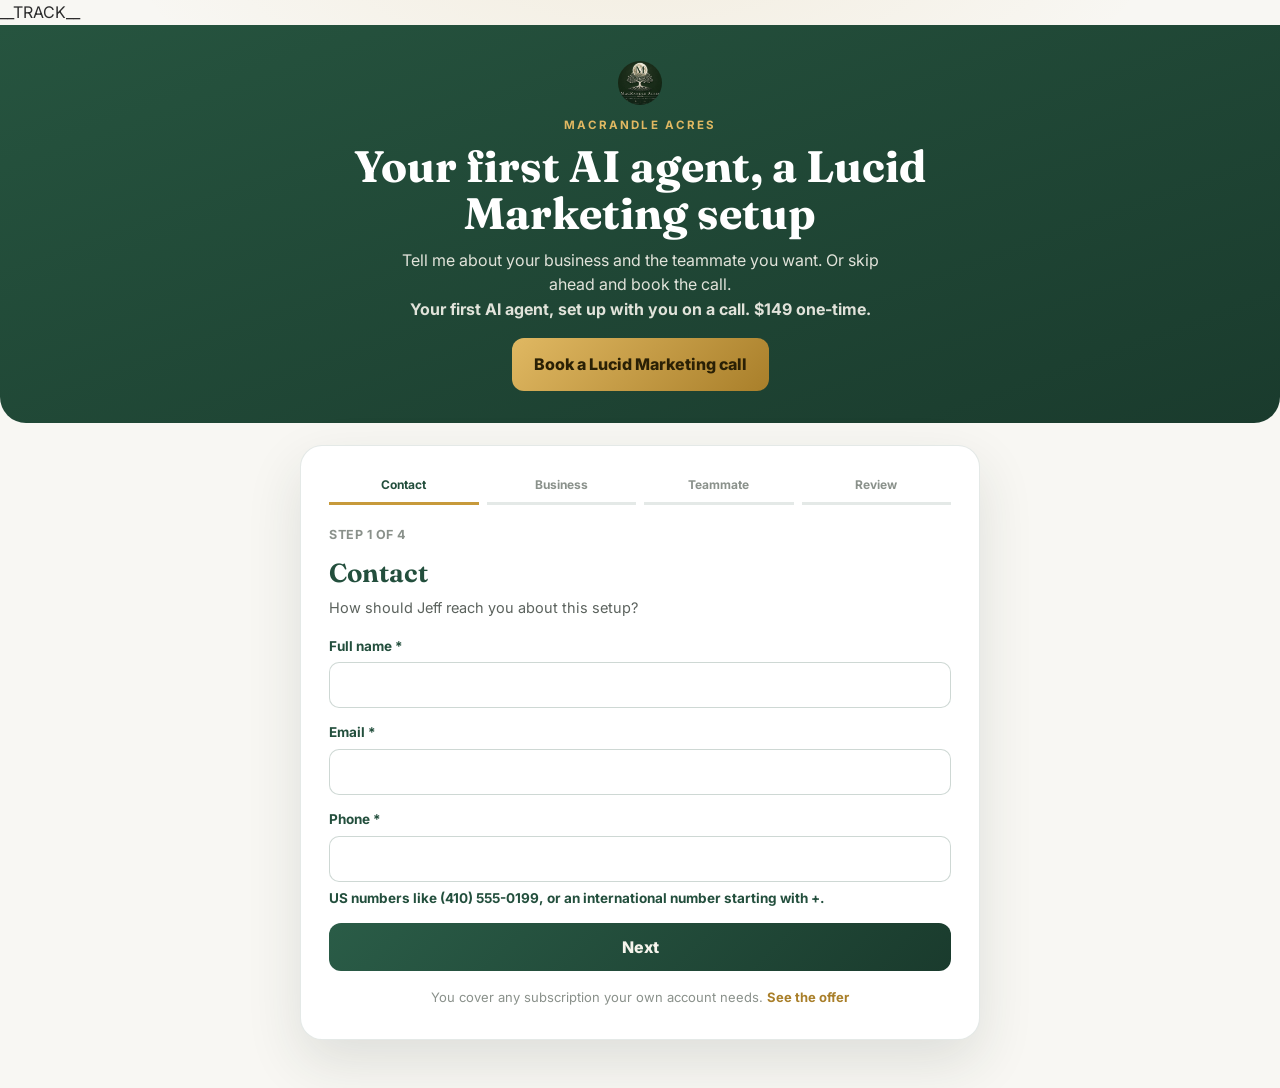
==== ai_employee_page.html @ 44cc0bae "Align the public site to one tagline and the www address. Editable lines that changed use new keys s" ====
<!doctype html>
<html lang="en">
<head>
<meta charset="utf-8">
<meta name="viewport" content="width=device-width, initial-scale=1">
<title>Your first AI agent, a Lucid Marketing setup</title>
<meta name="description" content="Your first AI agent, set up with you on a call. $149 one-time. We build it around whatever takes up the most space on your digital plate, and it is working for you by the end.">
<link rel="icon" type="image/jpeg" href="/logo.jpg">
<link href="https://fonts.googleapis.com/css2?family=Fraunces:opsz,wght@9..144,600;9..144,700&family=Inter:wght@400;500;600;700;800&display=swap" rel="stylesheet">
__TRACK__
<style>
*{box-sizing:border-box;margin:0;padding:0}
html{scroll-behavior:smooth}
body{font-family:'Inter',system-ui,sans-serif;background:#F8F7F3;color:#2D2D2D;line-height:1.55;padding:0 0 48px;
  background-image:radial-gradient(900px 480px at 50% -10%,rgba(199,154,59,.12),transparent 60%)}
.head{background:linear-gradient(160deg,#26543f,#1a3b2d);color:#f6f4ec;padding:36px 18px 32px;text-align:center;border-radius:0 0 26px 26px}
.mark{width:44px;height:44px;border-radius:50%;background:radial-gradient(circle at 38% 34%,#fbf7ea,#d8cfb0);display:grid;place-items:center;margin:0 auto 12px;overflow:hidden}
.mark img{width:100%;height:100%;object-fit:cover}
.eyebrow{font-size:11.5px;letter-spacing:.18em;text-transform:uppercase;color:#e0b862;font-weight:700}
.head h1{font-family:'Fraunces',Georgia,serif;font-weight:700;font-size:clamp(28px,6vw,44px);line-height:1.08;margin:8px auto 10px;max-width:680px;color:#fff}
.head p{max-width:520px;margin:0 auto;font-size:16px;color:rgba(246,244,236,.9)}
.price-line{margin-top:12px;font-weight:700;color:#e0b862;font-size:14.5px}
.card{max-width:680px;margin:22px auto 0;background:#fff;border:1px solid rgba(35,79,61,.12);border-radius:22px;padding:26px 22px 28px;box-shadow:0 22px 55px rgba(35,49,40,.12)}
.steps{list-style:none;display:grid;grid-template-columns:repeat(4,1fr);gap:8px;margin:0 0 20px}
.steps li{text-align:center;font-size:12px;font-weight:700;color:#8a918b;padding-bottom:8px;border-bottom:3px solid rgba(35,79,61,.12)}
.steps li.on{color:#234F3D;border-color:#c79a3b}
.steps li.done{color:#2a5c47;border-color:#2a5c47}
.stepcount{font-size:12.5px;font-weight:700;letter-spacing:.04em;text-transform:uppercase;color:#8a918b;margin-bottom:8px}
.pane h2{font-family:'Fraunces',Georgia,serif;font-size:26px;color:#234F3D;font-weight:650;margin-bottom:4px;outline:none}
.pane .sub{color:#5c635e;font-size:14.5px;margin-bottom:16px}
.fld{display:flex;flex-direction:column;gap:6px;margin-bottom:14px}
.fld span,.checks legend{font-size:13.5px;font-weight:700;color:#234F3D}
.req{color:#a97f2a}
.fld input,.fld select,.fld textarea{font-family:inherit;font-size:16px;padding:12px 13px;border:1px solid rgba(35,79,61,.22);border-radius:10px;color:#2D2D2D;background:#fff;width:100%}
.fld textarea{min-height:120px;resize:vertical;line-height:1.5}
.fld input:focus,.fld select:focus,.fld textarea:focus,.check input:focus{outline:2px solid #c79a3b;outline-offset:2px;border-color:#c79a3b}
.fld input[aria-invalid="true"],.fld select[aria-invalid="true"],.fld textarea[aria-invalid="true"],fieldset[aria-invalid="true"]{border-color:#8d1d1d}
fieldset[aria-invalid="true"]{padding:8px;border-radius:10px}
.hint{font-size:12.5px;color:#5c635e;font-weight:500}
.fld span.ae-err,.checks .ae-err{color:#8d1d1d;font-size:13.5px;font-weight:600}
.ae-err{color:#8d1d1d;font-size:13.5px;font-weight:600;min-height:0}
.ae-err:empty{display:none}
.checks{border:0;padding:0;margin:0 0 8px;display:grid;gap:8px}
.checks legend{margin-bottom:8px}
.check{display:flex;align-items:flex-start;gap:10px;font-size:15px;font-weight:600;color:#2D2D2D;background:#F8F7F3;border:1px solid rgba(35,79,61,.1);border-radius:10px;padding:10px 12px}
.check input{width:18px;height:18px;margin-top:2px;flex:none;accent-color:#234F3D}
.actions{display:flex;gap:10px;margin-top:8px}
.actions button{font-family:inherit;font-weight:800;font-size:16px;border-radius:12px;padding:14px 18px;min-height:48px;cursor:pointer;flex:1}
.actions .next,.actions .go{border:none;background:linear-gradient(135deg,#2a5c47,#1a3b2d);color:#f6f4ec}
.actions .back{background:#fff;color:#234F3D;border:1.5px solid rgba(35,79,61,.25)}
.actions button:disabled{opacity:.65;cursor:wait}
.actions button:focus{outline:2px solid #c79a3b;outline-offset:2px}
.banner{margin-top:12px;font-size:14.5px;font-weight:650;color:#8d1d1d;text-align:center}
.banner:empty{display:none}
.hp{position:absolute;left:-9999px;height:0;overflow:hidden}
.review{display:grid;gap:10px}
.rvrow{background:#F8F7F3;border-radius:12px;padding:10px 12px}
.rvrow b{display:block;font-size:12px;letter-spacing:.04em;text-transform:uppercase;color:#5c635e;margin-bottom:2px}
.rvrow span{font-size:15px;white-space:pre-wrap;word-break:break-word}
.editrow{display:flex;flex-wrap:wrap;gap:8px;margin-bottom:12px}
.editrow button{font-family:inherit;font-size:13px;font-weight:700;color:#234F3D;background:#fff;border:1px solid rgba(35,79,61,.2);border-radius:100px;padding:8px 12px;cursor:pointer}
.editrow button:focus{outline:2px solid #c79a3b;outline-offset:2px}
.done{text-align:center;padding:12px 6px 4px}
.done h2{font-family:'Fraunces',Georgia,serif;font-size:30px;color:#234F3D;margin:8px 0}
.done p{color:#5c635e;font-size:16px;max-width:460px;margin:0 auto 16px}
.book{display:inline-block;text-decoration:none;font-weight:800;font-size:16px;padding:14px 22px;border-radius:12px;background:linear-gradient(135deg,#e0b862,#a97f2a);color:#2a2005;min-height:48px}
.book:focus{outline:2px solid #234F3D;outline-offset:3px}
.secondary{display:inline-block;margin-top:14px;color:#a97f2a;font-weight:700;font-size:14.5px}
.foot{text-align:center;margin-top:16px;font-size:13px;color:#8a918b}
.foot a{color:#a97f2a;font-weight:700;text-decoration:none}
.noscript{max-width:680px;margin:16px auto 0;background:#fff;border-radius:14px;padding:16px;color:#5c635e}
@media(min-width:640px){.checks.cols{grid-template-columns:1fr 1fr}.card{padding:30px 28px 32px}}
@media(max-width:359px){.head{padding:28px 14px 24px}.card{padding:18px 14px}}
@media(prefers-reduced-motion:reduce){html{scroll-behavior:auto}}
</style>
</head>
<body>
<header class="head">
  <div class="mark"><img src="/logo.jpg" alt="MacRandle Acres"></div>
  <div class="eyebrow">MacRandle Acres</div>
  <h1>Your first AI agent, a Lucid Marketing setup</h1>
  <p>Tell me about your business and the teammate you want. Or skip ahead and book the call.</p>
  <p class="price-line">Your first AI agent, set up with you on a call. <span style="white-space:nowrap">$149 one-time.</span></p>
  <p style="margin-top:16px"><a class="book" href="/book?type=agent">Book a Lucid Marketing call</a></p>
</header>
<noscript><p class="noscript">This form needs JavaScript. Email <a href="mailto:Macrandleacres@gmail.com">Macrandleacres@gmail.com</a> and Jeff will help you get started.</p></noscript>
<form class="card" id="aiForm" novalidate>
  <ol class="steps" aria-label="Progress">
    <li class="step on" aria-current="step">Contact</li>
    <li class="step">Business</li>
    <li class="step">Teammate</li>
    <li class="step">Review</li>
  </ol>
  <p class="stepcount" id="stepcount">Step 1 of 4</p>

  <div class="hp" aria-hidden="true">
    <label for="website">Company website</label>
    <input id="website" name="website" type="text" tabindex="-1" autocomplete="off" value="">
  </div>
  <input type="hidden" id="csrf" name="csrf" value="__CSRF__">

  <section class="pane" data-step="0" aria-labelledby="step1-title">
    <h2 id="step1-title" tabindex="-1">Contact</h2>
    <p class="sub">How should Jeff reach you about this setup?</p>
    <label class="fld" for="name"><span>Full name <span class="req">*</span></span>
      <input id="name" name="name" autocomplete="name" maxlength="120" aria-required="true" aria-describedby="name-err">
      <span class="ae-err" id="name-err" aria-live="polite"></span>
    </label>
    <label class="fld" for="email"><span>Email <span class="req">*</span></span>
      <input id="email" name="email" type="email" autocomplete="email" inputmode="email" maxlength="160" aria-required="true" aria-describedby="email-err">
      <span class="ae-err" id="email-err" aria-live="polite"></span>
    </label>
    <label class="fld" for="phone"><span>Phone <span class="req">*</span></span>
      <input id="phone" name="phone" type="tel" autocomplete="tel" inputmode="tel" maxlength="40" aria-required="true" aria-describedby="phone-hint phone-err">
      <span class="hint" id="phone-hint">US numbers like (410) 555-0199, or an international number starting with +.</span>
      <span class="ae-err" id="phone-err" aria-live="polite"></span>
    </label>
  </section>

  <section class="pane" data-step="1" hidden aria-labelledby="step2-title">
    <h2 id="step2-title" tabindex="-1">Business</h2>
    <p class="sub">A little context so the assistant fits the way you already work.</p>
    <label class="fld" for="business"><span>Business name <span class="req">*</span></span>
      <input id="business" name="business" autocomplete="organization" maxlength="160" aria-required="true" aria-describedby="business-err">
      <span class="ae-err" id="business-err" aria-live="polite"></span>
    </label>
    <label class="fld" for="industry"><span>Industry <span class="req">*</span></span>
      <select id="industry" name="industry" aria-required="true" aria-describedby="industry-err">__INDUSTRY_OPTIONS__</select>
      <span class="ae-err" id="industry-err" aria-live="polite"></span>
    </label>
    <div id="industryOtherWrap" hidden>
      <label class="fld" for="industry_other"><span>Your industry <span class="req">*</span></span>
        <input id="industry_other" name="industry_other" maxlength="120" aria-describedby="industry_other-err">
        <span class="ae-err" id="industry_other-err" aria-live="polite"></span>
      </label>
    </div>
    <label class="fld" for="team"><span>Team size <span class="req">*</span></span>
      <select id="team" name="team" aria-required="true" aria-describedby="team-err">__TEAM_OPTIONS__</select>
      <span class="ae-err" id="team-err" aria-live="polite"></span>
    </label>
    <label class="fld" for="daily_task"><span>What's one task you wish you could take off your plate every day? <span class="req">*</span></span>
      <textarea id="daily_task" name="daily_task" maxlength="1000" aria-required="true" aria-describedby="daily_task-err"></textarea>
      <span class="ae-err" id="daily_task-err" aria-live="polite"></span>
    </label>
  </section>

  <section class="pane" data-step="2" hidden aria-labelledby="step3-title">
    <h2 id="step3-title" tabindex="-1">Your AI teammate</h2>
    <p class="sub">Describe the worker you want. Built inside your own AI account.</p>
    <label class="fld" for="teammate"><span>Describe the teammate you want <span class="req">*</span></span>
      <textarea id="teammate" name="teammate" maxlength="2000" aria-required="true" aria-describedby="teammate-err" placeholder="What should they handle, and what does a good result look like?"></textarea>
      <span class="ae-err" id="teammate-err" aria-live="polite"></span>
    </label>
    <fieldset class="checks cols" id="automations" aria-describedby="automations-err">
      <legend>Which automations do you want?</legend>
      __AUTO_CHECKS__
      <span class="ae-err" id="automations-err" aria-live="polite"></span>
    </fieldset>
    <div id="autoOtherWrap" hidden>
      <label class="fld" for="automation_other"><span>Other automation <span class="req">*</span></span>
        <input id="automation_other" name="automation_other" maxlength="300" aria-describedby="automation_other-err">
        <span class="ae-err" id="automation_other-err" aria-live="polite"></span>
      </label>
    </div>
    <label class="fld" for="tools"><span>Tools you use today</span>
      <input id="tools" name="tools" maxlength="400" aria-describedby="tools-hint tools-err" placeholder="Gmail, Google Calendar, a CRM">
      <span class="hint" id="tools-hint">Optional. Name the tools this teammate should work beside.</span>
      <span class="ae-err" id="tools-err" aria-live="polite"></span>
    </label>
  </section>

  <section class="pane" data-step="3" hidden aria-labelledby="step4-title">
    <h2 id="step4-title" tabindex="-1">Review and submit</h2>
    <p class="sub">Check everything, then send it to Jeff. Nothing is emailed to you from this form.</p>
    <div class="editrow">
      <button type="button" id="edit0">Edit contact</button>
      <button type="button" id="edit1">Edit business</button>
      <button type="button" id="edit2">Edit teammate</button>
    </div>
    <div class="review" id="review"></div>
  </section>

  <div class="actions">
    <button type="button" class="back" id="back" hidden>Back</button>
    <button type="button" class="next" id="next">Next</button>
    <button type="submit" class="go" id="submitBtn" hidden>Submit</button>
  </div>
  <div class="banner" id="formAlert" role="alert"></div>
  <p class="foot">You cover any subscription your own account needs. <a href="/#ai-employee">See the offer</a></p>
</form>
<script>
(function(){
  var form = document.getElementById('aiForm');
  var panes = [].slice.call(document.querySelectorAll('[data-step]'));
  var dots = [].slice.call(document.querySelectorAll('.step'));
  var alertBox = document.getElementById('formAlert');
  var cur = 0;
  var MSG = {
    name: 'Please enter your full name.',
    nameLen: 'Please keep your name to 120 characters or fewer.',
    email: 'Please enter a valid email.',
    phone: 'Please enter a valid phone number.',
    phoneLen: 'Please keep your phone number to 40 characters or fewer.',
    business: 'Please enter your business name.',
    businessLen: 'Please keep the business name to 160 characters or fewer.',
    industry: 'Please choose an industry.',
    industryOther: 'Please tell us your industry.',
    industryOtherLen: 'Please keep your industry to 120 characters or fewer.',
    team: 'Please choose a team size.',
    daily: 'Please share one task you wish you could take off your plate.',
    dailyLen: 'Please keep that task to 1000 characters or fewer.',
    teammate: 'Please describe the AI teammate you want.',
    teammateLen: 'Please keep the description to 2000 characters or fewer.',
    autos: 'Please choose an automation from the list.',
    autoOther: 'Please describe the other automation.',
    autoOtherLen: 'Please keep the other automation to 300 characters or fewer.',
    toolsLen: 'Please keep tools to 400 characters or fewer.',
    retry: 'We could not send that just now. Your answers are still here. Please try again.'
  };
  var STEP_OF = {name:0,email:0,phone:0,business:1,industry:1,industry_other:1,team:1,daily_task:1,teammate:2,automations:2,automation_other:2,tools:2};

  function val(id){
    var el = document.getElementById(id);
    return el ? (el.value || '').trim() : '';
  }
  function validEmail(s){ return /^[^@\s]+@[^@\s]+\.[^@\s]+$/.test(s) && s.length <= 160; }
  function validPhone(raw){
    if(!raw || raw.length > 40) return false;
    if(!/^[+()0-9][0-9\s().+-]{6,}$/.test(raw)) return false;
    var digits = raw.replace(/[^0-9]/g, '');
    if(raw.charAt(0) === '+') return digits.length >= 8 && digits.length <= 15 && digits.charAt(0) !== '0';
    if(digits.length === 11 && digits.charAt(0) === '1') digits = digits.slice(1);
    if(digits.length !== 10) return false;
    return digits.charAt(0) !== '0' && digits.charAt(0) !== '1' && digits.charAt(3) !== '0' && digits.charAt(3) !== '1';
  }
  function showError(id, msg){
    var el = document.getElementById(id);
    var err = document.getElementById(id + '-err');
    if(err) err.textContent = msg || '';
    if(!el) return;
    if(msg) el.setAttribute('aria-invalid', 'true');
    else el.removeAttribute('aria-invalid');
  }
  function checkedAutos(){
    return [].slice.call(form.querySelectorAll('input[name="auto"]:checked')).map(function(c){ return c.value; });
  }
  function packageValue(){
    var c = form.querySelector('input[name="package"]:checked');
    return c ? c.value : '';
  }
  function otherAutoOn(){
    var c = form.querySelector('input[name="auto"][value="other"]');
    return !!(c && c.checked);
  }
  function syncConditional(){
    var otherIndustry = document.getElementById('industry').value === 'Other';
    document.getElementById('industryOtherWrap').hidden = !otherIndustry;
    document.getElementById('industry_other').setAttribute('aria-required', otherIndustry ? 'true' : 'false');
    var otherAuto = otherAutoOn();
    document.getElementById('autoOtherWrap').hidden = !otherAuto;
    document.getElementById('automation_other').setAttribute('aria-required', otherAuto ? 'true' : 'false');
  }
  function validateStep(n){
    var ok = true;
    function bad(id, msg){ showError(id, msg); ok = false; }
    function good(id){ showError(id, ''); }
    if(n === 0){
      var name = val('name');
      if(name.length > 120) bad('name', MSG.nameLen);
      else if(name.length < 2) bad('name', MSG.name);
      else good('name');
      if(!validEmail(val('email'))) bad('email', MSG.email); else good('email');
      var phone = val('phone');
      if(phone.length > 40) bad('phone', MSG.phoneLen);
      else if(!validPhone(phone)) bad('phone', MSG.phone);
      else good('phone');
    }
    if(n === 1){
      var business = val('business');
      if(business.length > 160) bad('business', MSG.businessLen);
      else if(business.length < 2) bad('business', MSG.business);
      else good('business');
      var industry = val('industry');
      if(!industry) bad('industry', MSG.industry); else good('industry');
      if(industry === 'Other'){
        var indOther = val('industry_other');
        if(indOther.length > 120) bad('industry_other', MSG.industryOtherLen);
        else if(indOther.length < 2) bad('industry_other', MSG.industryOther);
        else good('industry_other');
      } else good('industry_other');
      if(!val('team')) bad('team', MSG.team); else good('team');
      var daily = val('daily_task');
      if(daily.length > 1000) bad('daily_task', MSG.dailyLen);
      else if(daily.length < 2) bad('daily_task', MSG.daily);
      else good('daily_task');
    }
    if(n === 2){
      var mate = val('teammate');
      if(mate.length > 2000) bad('teammate', MSG.teammateLen);
      else if(mate.length < 2) bad('teammate', MSG.teammate);
      else good('teammate');
      good('automations');
      if(otherAutoOn()){
        var ao = val('automation_other');
        if(ao.length > 300) bad('automation_other', MSG.autoOtherLen);
        else if(ao.length < 2) bad('automation_other', MSG.autoOther);
        else good('automation_other');
      } else good('automation_other');
      if(val('tools').length > 400) bad('tools', MSG.toolsLen); else good('tools');
    }
    if(!ok){
      var first = panes[n].querySelector('[aria-invalid="true"]');
      if(first && first.focus) first.focus();
    }
    return ok;
  }
  function labelForAuto(value){
    var input = form.querySelector('input[name="auto"][value="'+value+'"]');
    if(!input) return value;
    return (input.parentNode.textContent || '').replace(/\s+/g, ' ').trim();
  }
  function addRow(root, label, value){
    var row = document.createElement('div');
    row.className = 'rvrow';
    var b = document.createElement('b');
    b.textContent = label;
    var s = document.createElement('span');
    s.textContent = value && String(value).trim() ? value : 'Not provided';
    row.appendChild(b);
    row.appendChild(s);
    root.appendChild(row);
  }
  function buildReview(){
    var root = document.getElementById('review');
    root.textContent = '';
    var industry = val('industry');
    if(industry === 'Other' && val('industry_other')) industry = 'Other: ' + val('industry_other');
    var autos = checkedAutos().map(labelForAuto);
    if(otherAutoOn() && val('automation_other')) autos.push(val('automation_other'));
    addRow(root, 'Name', val('name'));
    addRow(root, 'Email', val('email'));
    addRow(root, 'Phone', val('phone'));
    addRow(root, 'Business', val('business'));
    addRow(root, 'Industry', industry);
    addRow(root, 'Team size', val('team'));
    addRow(root, 'Daily task', val('daily_task'));
    addRow(root, 'AI teammate', val('teammate'));
    addRow(root, 'Automations', autos.join(', '));
    addRow(root, 'Tools', val('tools'));
  }
  function show(n, opts){
    opts = opts || {};
    cur = n;
    panes.forEach(function(p, i){ p.hidden = i !== n; });
    dots.forEach(function(d, i){
      d.classList.toggle('on', i === n);
      d.classList.toggle('done', i < n);
      if(i === n) d.setAttribute('aria-current', 'step');
      else d.removeAttribute('aria-current');
    });
    document.getElementById('stepcount').textContent = 'Step ' + (n + 1) + ' of 4';
    document.getElementById('back').hidden = n === 0;
    document.getElementById('next').hidden = n === 3;
    document.getElementById('submitBtn').hidden = n !== 3;
    if(n === 3) buildReview();
    if(opts.silent) return;
    var bad = panes[n].querySelector('[aria-invalid="true"]');
    var h = panes[n].querySelector('h2');
    if(bad && bad.focus) bad.focus();
    else if(h) h.focus();
  }
  function safeBook(book){
    if(typeof book !== 'string' || book.indexOf('/book?') !== 0) return '/book?service=ai-employee';
    if(/[\s<>"']/.test(book)) return '/book?service=ai-employee';
    return book;
  }
  function showThanks(book){
    var card = document.getElementById('aiForm');
    var name = val('name').split(' ')[0] || 'there';
    card.textContent = '';
    var wrap = document.createElement('div');
    wrap.className = 'done';
    var h = document.createElement('h2');
    h.tabIndex = -1;
    h.textContent = 'Thanks, ' + name + '.';
    var p = document.createElement('p');
    p.textContent = 'Your setup request is in. Book a Lucid Marketing call next and Jeff will use what you just shared.';
    var a = document.createElement('a');
    a.className = 'book';
    a.href = safeBook(book);
    a.textContent = 'Book a Lucid Marketing call';
    var back = document.createElement('a');
    back.className = 'secondary';
    back.href = '/#ai-employee';
    back.textContent = 'Back to the offer';
    wrap.appendChild(h);
    wrap.appendChild(p);
    wrap.appendChild(a);
    wrap.appendChild(document.createElement('br'));
    wrap.appendChild(back);
    card.appendChild(wrap);
    h.focus();
    window.scrollTo(0, 0);
  }
  function payload(){
    return {
      csrf: document.getElementById('csrf').value,
      website: val('website'),
      name: val('name'),
      email: val('email'),
      phone: val('phone'),
      business: val('business'),
      industry: val('industry'),
      industry_other: val('industry_other'),
      team: val('team'),
      daily_task: val('daily_task'),
      teammate: val('teammate'),
      automations: checkedAutos(),
      automation_other: val('automation_other'),
      tools: val('tools'),
      package: packageValue()
    };
  }
  function submitForm(){
    var btn = document.getElementById('submitBtn');
    btn.disabled = true;
    btn.textContent = 'Sending...';
    alertBox.textContent = '';
    fetch('/api/ai-employee', {
      method: 'POST',
      headers: {'Content-Type': 'application/json'},
      body: JSON.stringify(payload())
    }).then(function(r){
      return r.text().then(function(t){
        var body = null;
        try { body = JSON.parse(t); } catch (e) { body = null; }
        return {status: r.status, body: body};
      });
    }).then(function(res){
      var j = res.body;
      if(j && j.ok){
        if(window.fbq) fbq('track', 'Lead');
        if(window.gtag) gtag('event', 'ai_employee_intake');
        showThanks(j.book);
        return;
      }
      btn.disabled = false;
      btn.textContent = 'Submit';
      if(j && j.fields){
        var first = 3;
        Object.keys(j.fields).forEach(function(k){
          if(k === 'csrf') return;
          showError(k, j.fields[k]);
          if(STEP_OF[k] != null && STEP_OF[k] < first) first = STEP_OF[k];
        });
        if(first < 3) show(first);
        alertBox.textContent = j.error || 'Please fix the highlighted fields.';
        return;
      }
      alertBox.textContent = (j && j.error) || MSG.retry;
    }).catch(function(){
      btn.disabled = false;
      btn.textContent = 'Submit';
      alertBox.textContent = MSG.retry;
    });
  }

  document.getElementById('industry').addEventListener('change', syncConditional);
  form.querySelectorAll('input[name="auto"]').forEach(function(c){
    c.addEventListener('change', syncConditional);
  });
  document.getElementById('next').addEventListener('click', function(){
    alertBox.textContent = '';
    if(validateStep(cur)) show(cur + 1);
  });
  document.getElementById('back').addEventListener('click', function(){
    alertBox.textContent = '';
    if(cur > 0) show(cur - 1);
  });
  document.getElementById('edit0').addEventListener('click', function(){ show(0); });
  document.getElementById('edit1').addEventListener('click', function(){ show(1); });
  document.getElementById('edit2').addEventListener('click', function(){ show(2); });
  form.addEventListener('submit', function(e){
    e.preventDefault();
    if(cur < 3){
      if(validateStep(cur)) show(cur + 1);
      return;
    }
    for(var i = 0; i < 3; i++){
      if(!validateStep(i)){ show(i); return; }
    }
    submitForm();
  });
  syncConditional();
  show(0, {silent:true});
})();
</script>
</body>
</html>
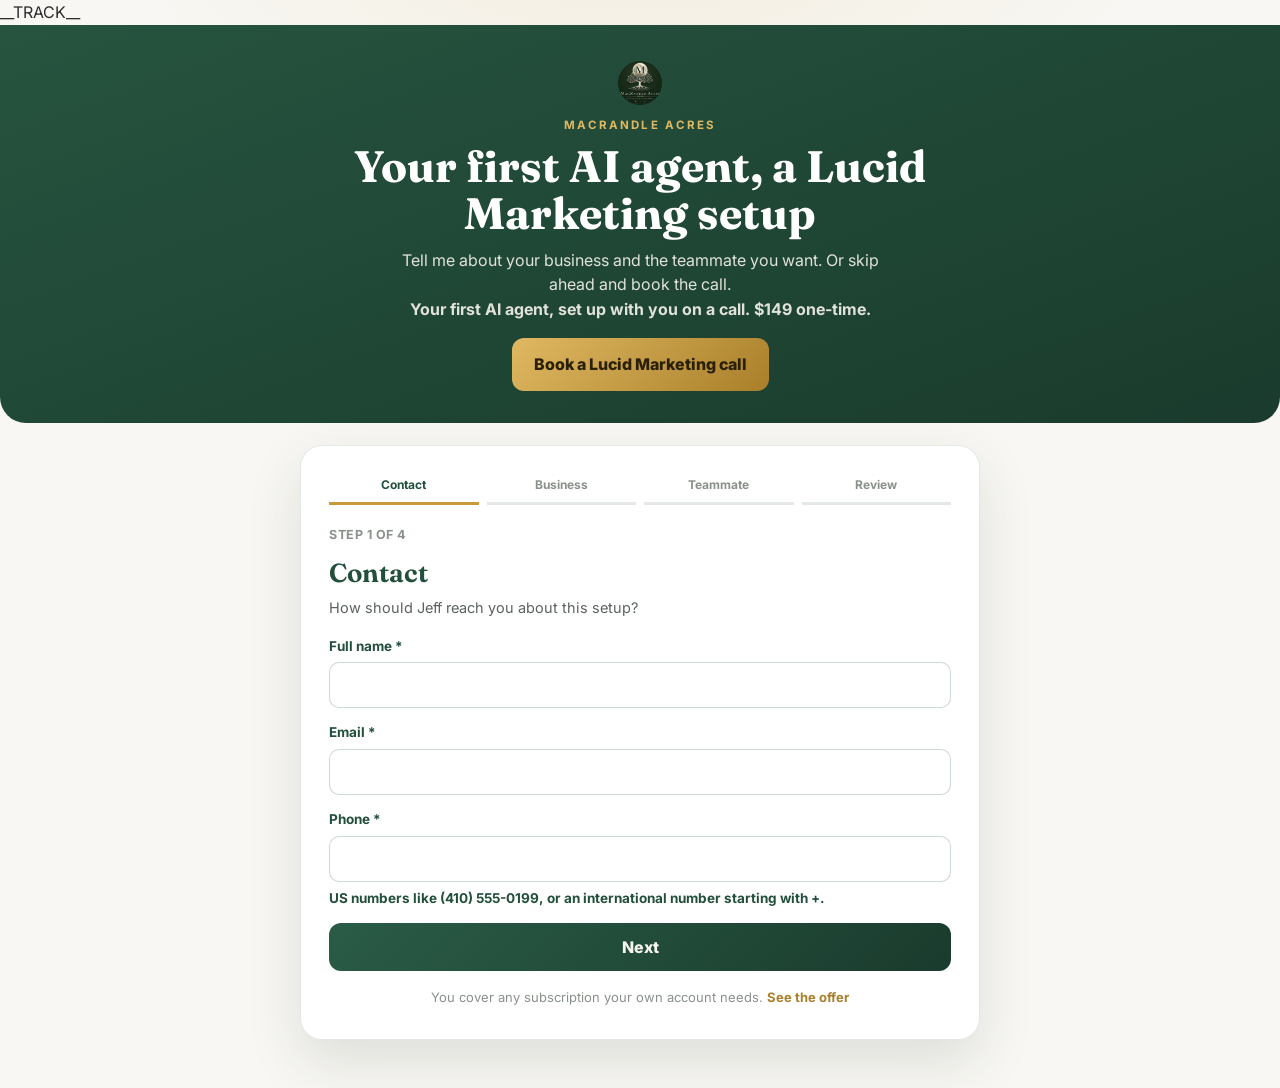
==== commit 2aaf5db4: "Point the site logo at logo-v5.jpg. The new file carries the tagline in the artwork. logo.jpg stays " ====
--- a/ai_employee_page.html
+++ b/ai_employee_page.html
@@ -5,7 +5,7 @@
 <meta name="viewport" content="width=device-width, initial-scale=1">
 <title>Your first AI agent, a Lucid Marketing setup</title>
 <meta name="description" content="Your first AI agent, set up with you on a call. $149 one-time. We build it around whatever takes up the most space on your digital plate, and it is working for you by the end.">
-<link rel="icon" type="image/jpeg" href="/logo.jpg">
+<link rel="icon" type="image/jpeg" href="/logo-v5.jpg">
 <link href="https://fonts.googleapis.com/css2?family=Fraunces:opsz,wght@9..144,600;9..144,700&family=Inter:wght@400;500;600;700;800&display=swap" rel="stylesheet">
 __TRACK__
 <style>
@@ -76,7 +76,7 @@
 </head>
 <body>
 <header class="head">
-  <div class="mark"><img src="/logo.jpg" alt="MacRandle Acres"></div>
+  <div class="mark"><img src="/logo-v5.jpg" alt="MacRandle Acres logo, Remove Friction. Accelerate Growth."></div>
   <div class="eyebrow">MacRandle Acres</div>
   <h1>Your first AI agent, a Lucid Marketing setup</h1>
   <p>Tell me about your business and the teammate you want. Or skip ahead and book the call.</p>
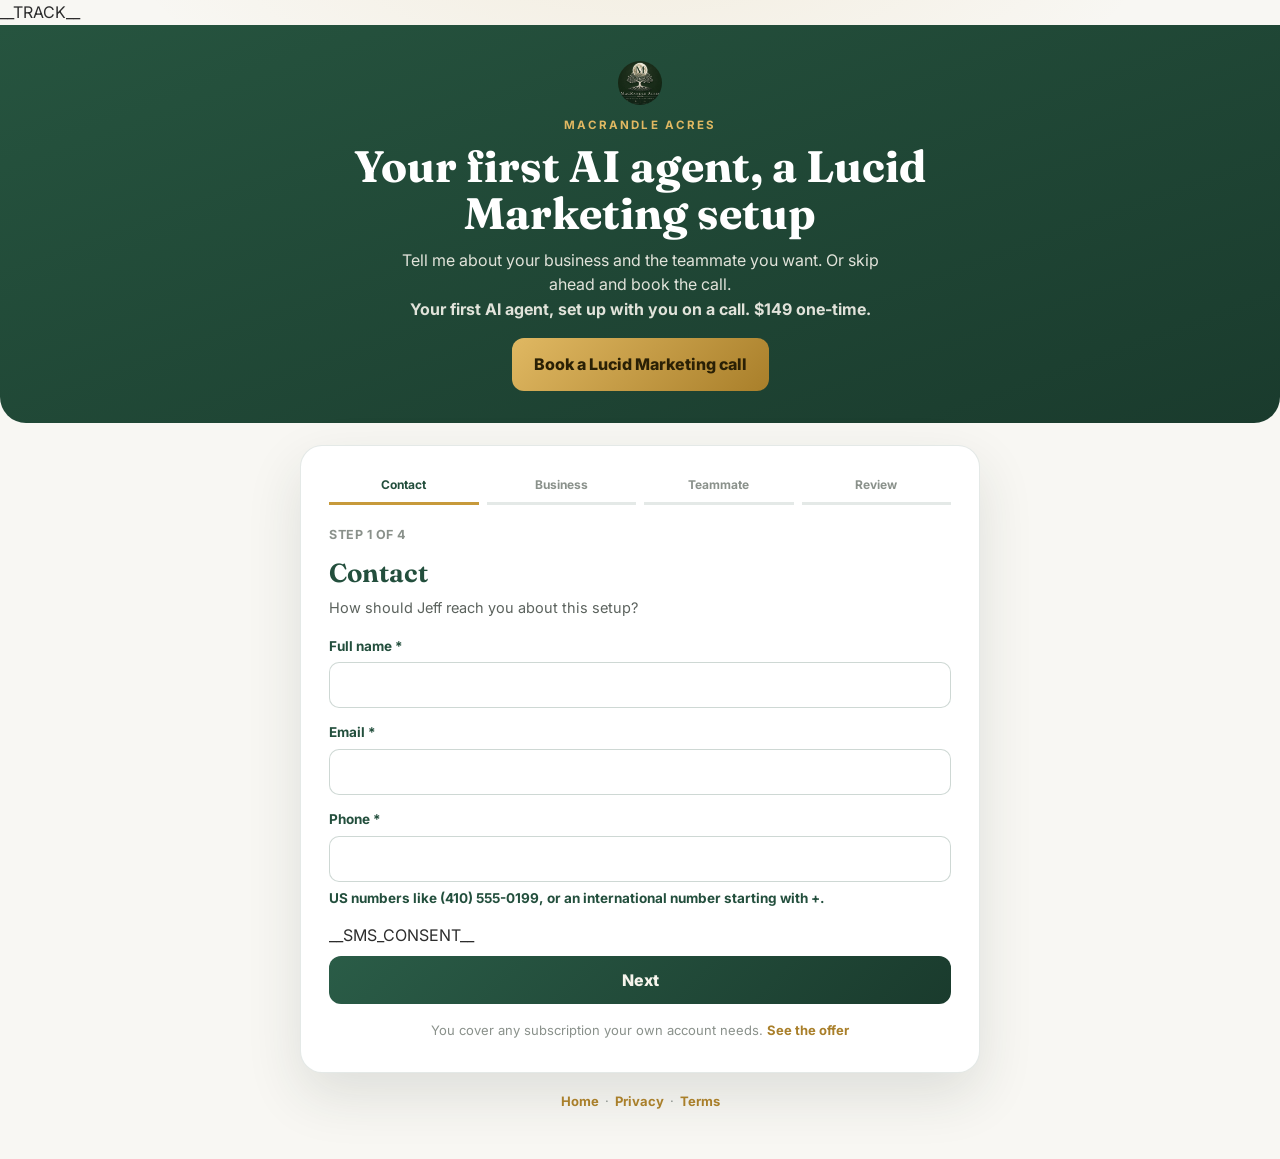
==== commit 9d7e4999: "Add SMS program terms and optional text message consent. Publish a carrier-facing /terms page, spell" ====
--- a/ai_employee_page.html
+++ b/ai_employee_page.html
@@ -5,7 +5,18 @@
 <meta name="viewport" content="width=device-width, initial-scale=1">
 <title>Your first AI agent, a Lucid Marketing setup</title>
 <meta name="description" content="Your first AI agent, set up with you on a call. $149 one-time. We build it around whatever takes up the most space on your digital plate, and it is working for you by the end.">
-<link rel="icon" type="image/jpeg" href="/logo-v5.jpg">
+<link rel="canonical" href="https://www.macrandleacres.com/ai-employee/start">
+<meta property="og:title" content="Your first AI agent, a Lucid Marketing setup">
+<meta property="og:description" content="Your first AI agent, set up with you on a call. $149 one-time. We build it around whatever takes up the most space on your digital plate, and it is working for you by the end.">
+<meta property="og:type" content="website">
+<meta property="og:url" content="https://www.macrandleacres.com/ai-employee/start">
+<meta property="og:image" content="https://www.macrandleacres.com/og-v5.jpg">
+<meta name="twitter:card" content="summary_large_image">
+<meta name="twitter:title" content="Your first AI agent, a Lucid Marketing setup">
+<meta name="twitter:description" content="Your first AI agent, set up with you on a call. $149 one-time. We build it around whatever takes up the most space on your digital plate, and it is working for you by the end.">
+<meta name="twitter:image" content="https://www.macrandleacres.com/og-v5.jpg">
+<link rel="icon" href="/favicon.ico">
+<link rel="apple-touch-icon" href="/apple-touch-icon.png">
 <link href="https://fonts.googleapis.com/css2?family=Fraunces:opsz,wght@9..144,600;9..144,700&family=Inter:wght@400;500;600;700;800&display=swap" rel="stylesheet">
 __TRACK__
 <style>
@@ -68,6 +79,11 @@
 .secondary{display:inline-block;margin-top:14px;color:#a97f2a;font-weight:700;font-size:14.5px}
 .foot{text-align:center;margin-top:16px;font-size:13px;color:#8a918b}
 .foot a{color:#a97f2a;font-weight:700;text-decoration:none}
+.sms-consent{display:flex;gap:10px;align-items:flex-start;margin:4px 0 16px;font-size:13.5px;font-weight:500;line-height:1.55;color:#2D2D2D;background:#F8F7F3;border:1px solid rgba(35,79,61,.12);border-radius:12px;padding:12px}
+.sms-consent input{width:18px;height:18px;margin-top:2px;flex:none;accent-color:#234F3D}
+.sms-consent a{color:#a97f2a;font-weight:700}
+.site-legal{text-align:center;margin:18px auto 0;max-width:680px;font-size:13px;color:#8a918b}
+.site-legal a{color:#a97f2a;font-weight:700;text-decoration:none;margin:0 6px}
 .noscript{max-width:680px;margin:16px auto 0;background:#fff;border-radius:14px;padding:16px;color:#5c635e}
 @media(min-width:640px){.checks.cols{grid-template-columns:1fr 1fr}.card{padding:30px 28px 32px}}
 @media(max-width:359px){.head{padding:28px 14px 24px}.card{padding:18px 14px}}
@@ -115,6 +131,7 @@
       <span class="hint" id="phone-hint">US numbers like (410) 555-0199, or an international number starting with +.</span>
       <span class="ae-err" id="phone-err" aria-live="polite"></span>
     </label>
+    __SMS_CONSENT__
   </section>
 
   <section class="pane" data-step="1" hidden aria-labelledby="step2-title">
@@ -188,6 +205,7 @@
   <div class="banner" id="formAlert" role="alert"></div>
   <p class="foot">You cover any subscription your own account needs. <a href="/#ai-employee">See the offer</a></p>
 </form>
+<footer class="site-legal"><a href="/">Home</a><span aria-hidden="true">·</span><a href="/privacy">Privacy</a><span aria-hidden="true">·</span><a href="/terms">Terms</a></footer>
 <script>
 (function(){
   var form = document.getElementById('aiForm');
@@ -340,6 +358,7 @@
     addRow(root, 'Name', val('name'));
     addRow(root, 'Email', val('email'));
     addRow(root, 'Phone', val('phone'));
+    addRow(root, 'Text messages', (document.getElementById('sms_consent') && document.getElementById('sms_consent').checked) ? 'Opted in' : 'Not requested');
     addRow(root, 'Business', val('business'));
     addRow(root, 'Industry', industry);
     addRow(root, 'Team size', val('team'));
@@ -409,6 +428,7 @@
       name: val('name'),
       email: val('email'),
       phone: val('phone'),
+      sms_consent: !!(document.getElementById('sms_consent') && document.getElementById('sms_consent').checked),
       business: val('business'),
       industry: val('industry'),
       industry_other: val('industry_other'),
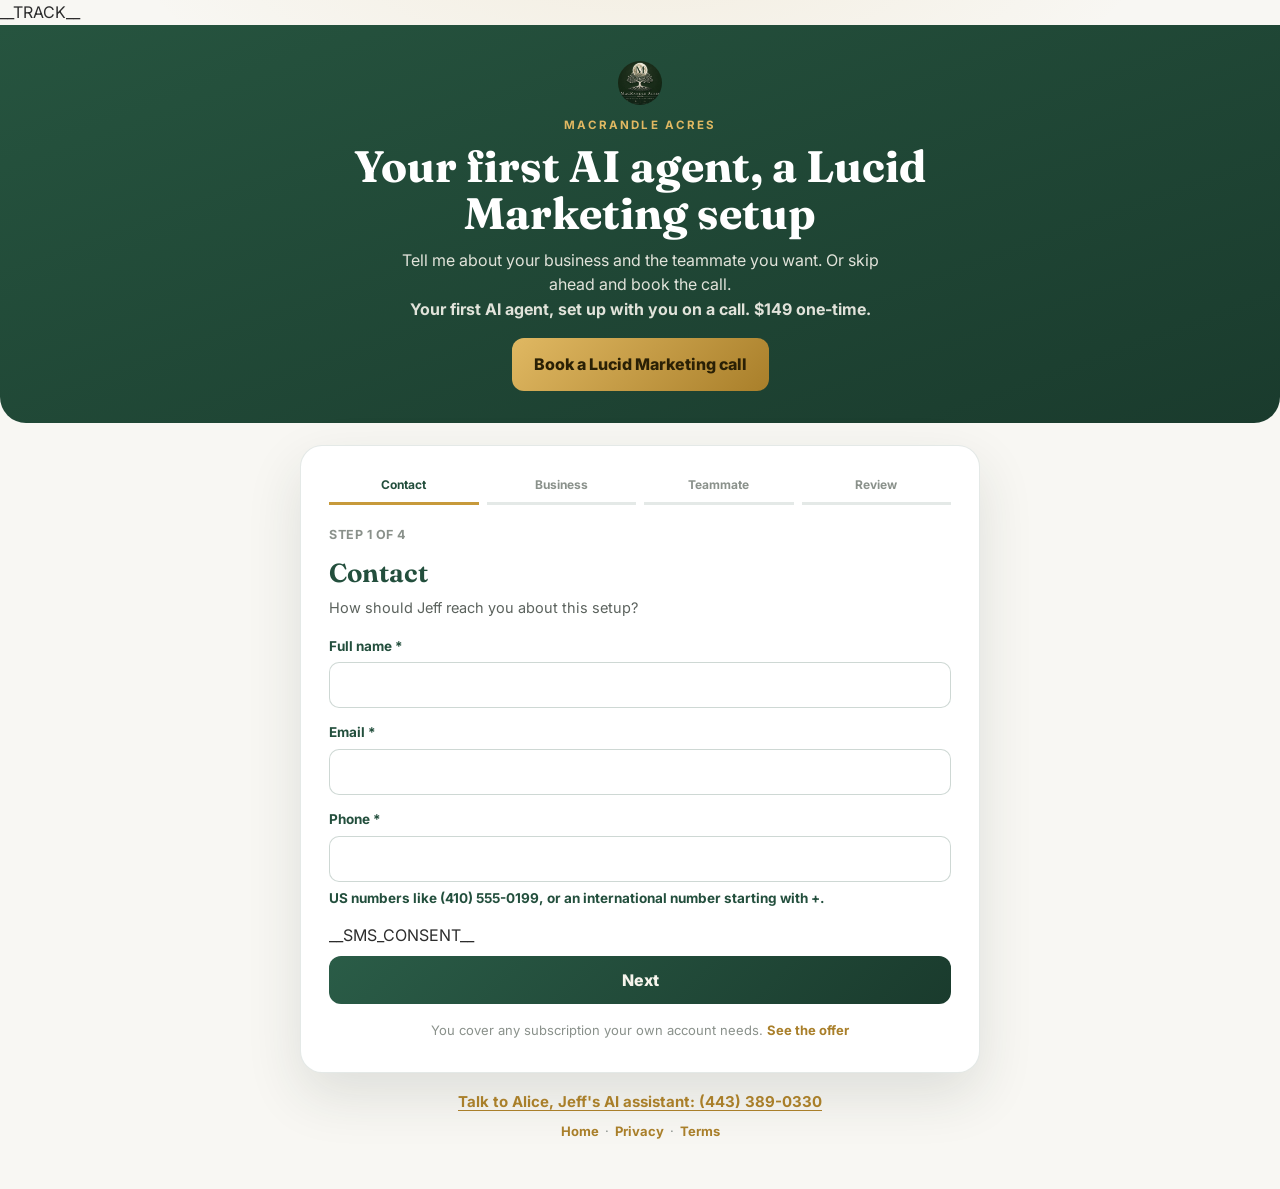
==== commit 95197365: "Add a tap-to-call link for Alice on public pages. The same tel link sits in every public footer and " ====
--- a/ai_employee_page.html
+++ b/ai_employee_page.html
@@ -81,9 +81,11 @@
 .foot a{color:#a97f2a;font-weight:700;text-decoration:none}
 .sms-consent{display:flex;gap:10px;align-items:flex-start;margin:4px 0 16px;font-size:13.5px;font-weight:500;line-height:1.55;color:#2D2D2D;background:#F8F7F3;border:1px solid rgba(35,79,61,.12);border-radius:12px;padding:12px}
 .sms-consent input{width:18px;height:18px;margin-top:2px;flex:none;accent-color:#234F3D}
+.sms-consent label{font-weight:inherit;cursor:pointer}
 .sms-consent a{color:#a97f2a;font-weight:700}
 .site-legal{text-align:center;margin:18px auto 0;max-width:680px;font-size:13px;color:#8a918b}
 .site-legal a{color:#a97f2a;font-weight:700;text-decoration:none;margin:0 6px}
+.site-legal .alice-call{display:block;margin:0 0 8px;font-size:15px;line-height:1.45;text-decoration:underline;text-underline-offset:3px}
 .noscript{max-width:680px;margin:16px auto 0;background:#fff;border-radius:14px;padding:16px;color:#5c635e}
 @media(min-width:640px){.checks.cols{grid-template-columns:1fr 1fr}.card{padding:30px 28px 32px}}
 @media(max-width:359px){.head{padding:28px 14px 24px}.card{padding:18px 14px}}
@@ -205,7 +207,7 @@
   <div class="banner" id="formAlert" role="alert"></div>
   <p class="foot">You cover any subscription your own account needs. <a href="/#ai-employee">See the offer</a></p>
 </form>
-<footer class="site-legal"><a href="/">Home</a><span aria-hidden="true">·</span><a href="/privacy">Privacy</a><span aria-hidden="true">·</span><a href="/terms">Terms</a></footer>
+<footer class="site-legal"><a class="alice-call" href="tel:+14433890330">Talk to Alice, Jeff's AI assistant: (443) 389-0330</a><p><a href="/">Home</a><span aria-hidden="true">·</span><a href="/privacy">Privacy</a><span aria-hidden="true">·</span><a href="/terms">Terms</a></p></footer>
 <script>
 (function(){
   var form = document.getElementById('aiForm');
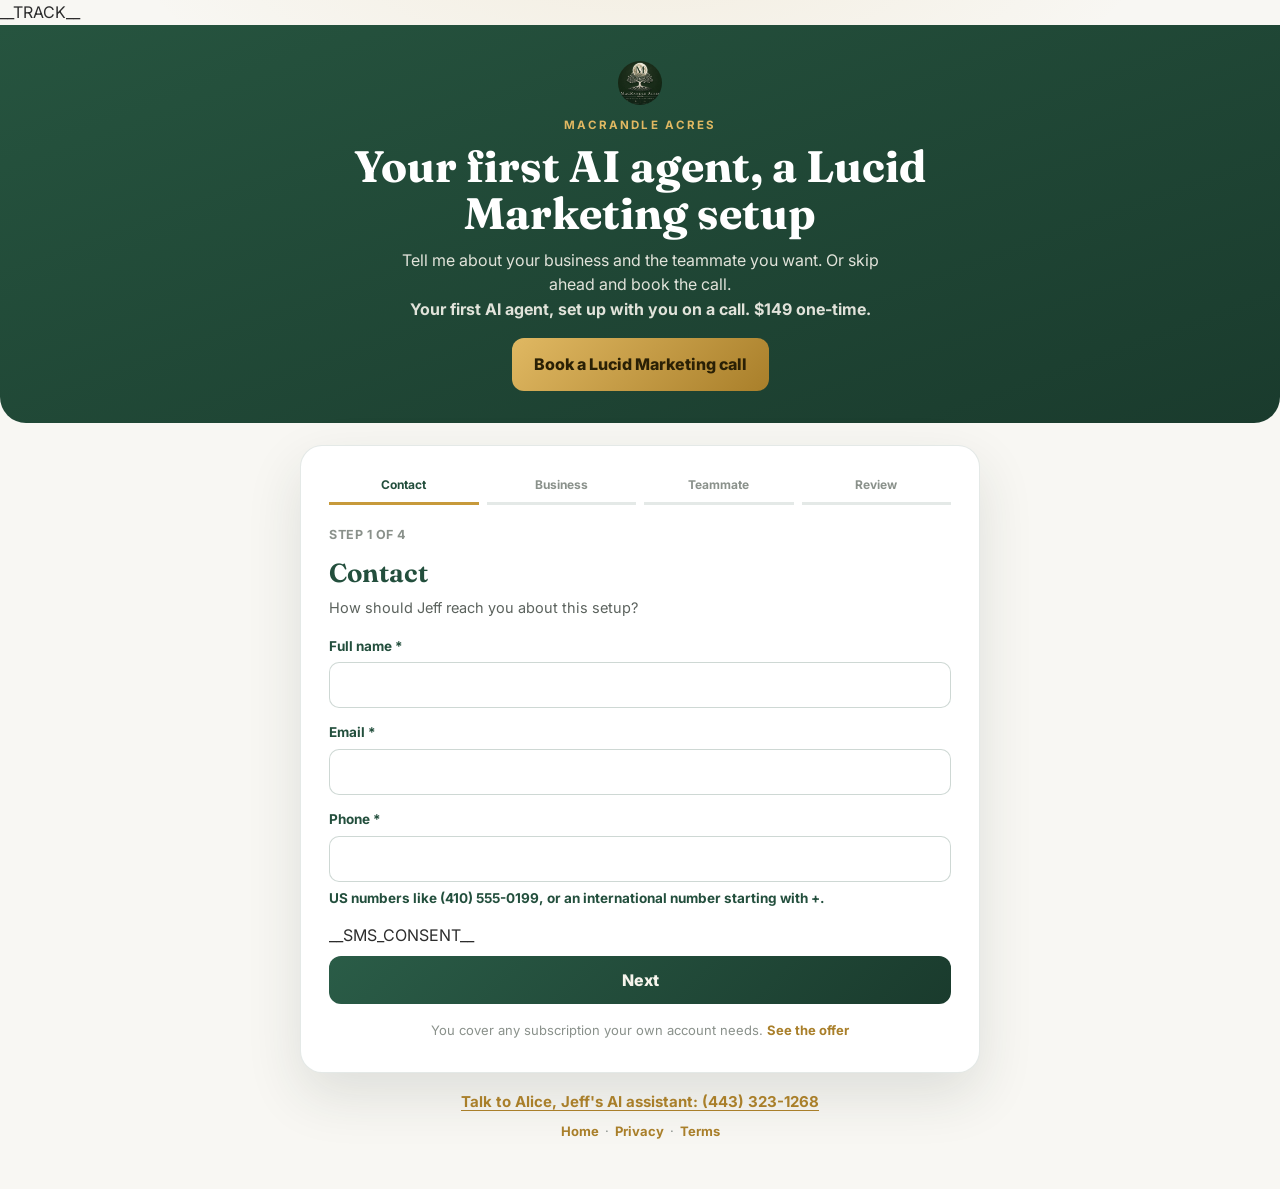
==== commit 19411d47: "Point Talk to Alice at (443) 323-1268. The tap-to-call anchors now dial Alice. The terms page keeps " ====
--- a/ai_employee_page.html
+++ b/ai_employee_page.html
@@ -207,7 +207,7 @@
   <div class="banner" id="formAlert" role="alert"></div>
   <p class="foot">You cover any subscription your own account needs. <a href="/#ai-employee">See the offer</a></p>
 </form>
-<footer class="site-legal"><a class="alice-call" href="tel:+14433890330">Talk to Alice, Jeff's AI assistant: (443) 389-0330</a><p><a href="/">Home</a><span aria-hidden="true">·</span><a href="/privacy">Privacy</a><span aria-hidden="true">·</span><a href="/terms">Terms</a></p></footer>
+<footer class="site-legal"><a class="alice-call" href="tel:+14433231268">Talk to Alice, Jeff's AI assistant: (443) 323-1268</a><p><a href="/">Home</a><span aria-hidden="true">·</span><a href="/privacy">Privacy</a><span aria-hidden="true">·</span><a href="/terms">Terms</a></p></footer>
 <script>
 (function(){
   var form = document.getElementById('aiForm');
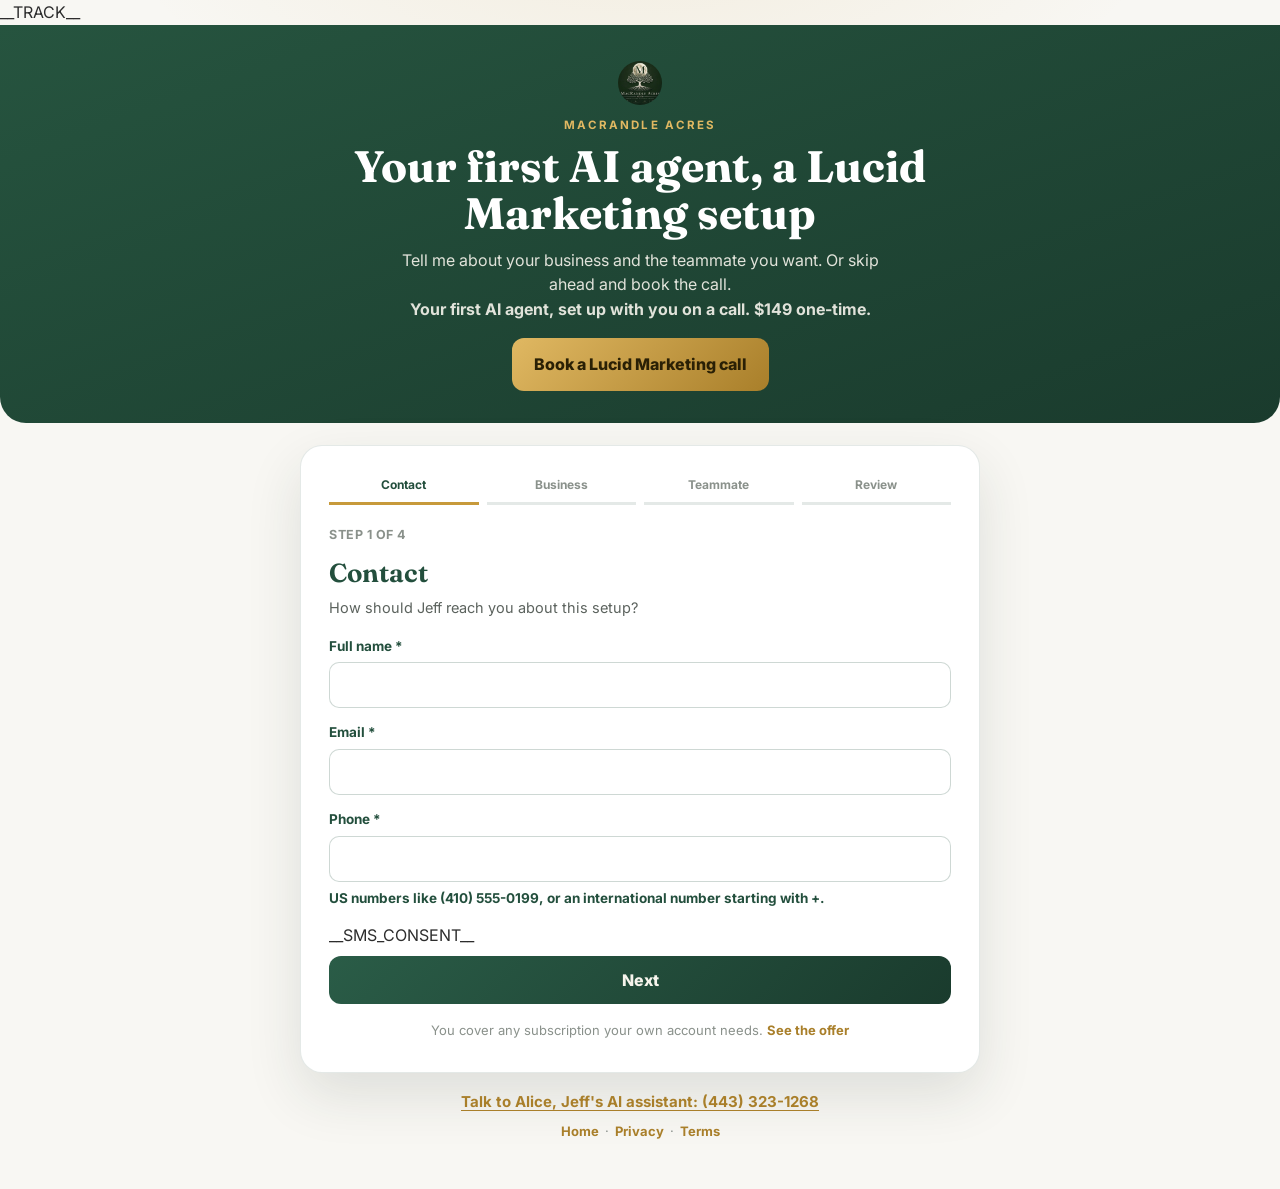
==== commit 76a3dd5f: "Site audit fixes: Black Friday labels, honest copy, plan FAQs, hub links, small logo, /design null g" ====
--- a/ai_employee_page.html
+++ b/ai_employee_page.html
@@ -94,7 +94,7 @@
 </head>
 <body>
 <header class="head">
-  <div class="mark"><img src="/logo-v5.jpg" alt="MacRandle Acres logo, Remove Friction. Accelerate Growth."></div>
+  <div class="mark"><picture><source srcset="/logo-v5-300.webp" type="image/webp"><img src="/logo-v5-300.jpg" alt="MacRandle Acres logo, Remove Friction. Accelerate Growth."></picture></div>
   <div class="eyebrow">MacRandle Acres</div>
   <h1>Your first AI agent, a Lucid Marketing setup</h1>
   <p>Tell me about your business and the teammate you want. Or skip ahead and book the call.</p>
